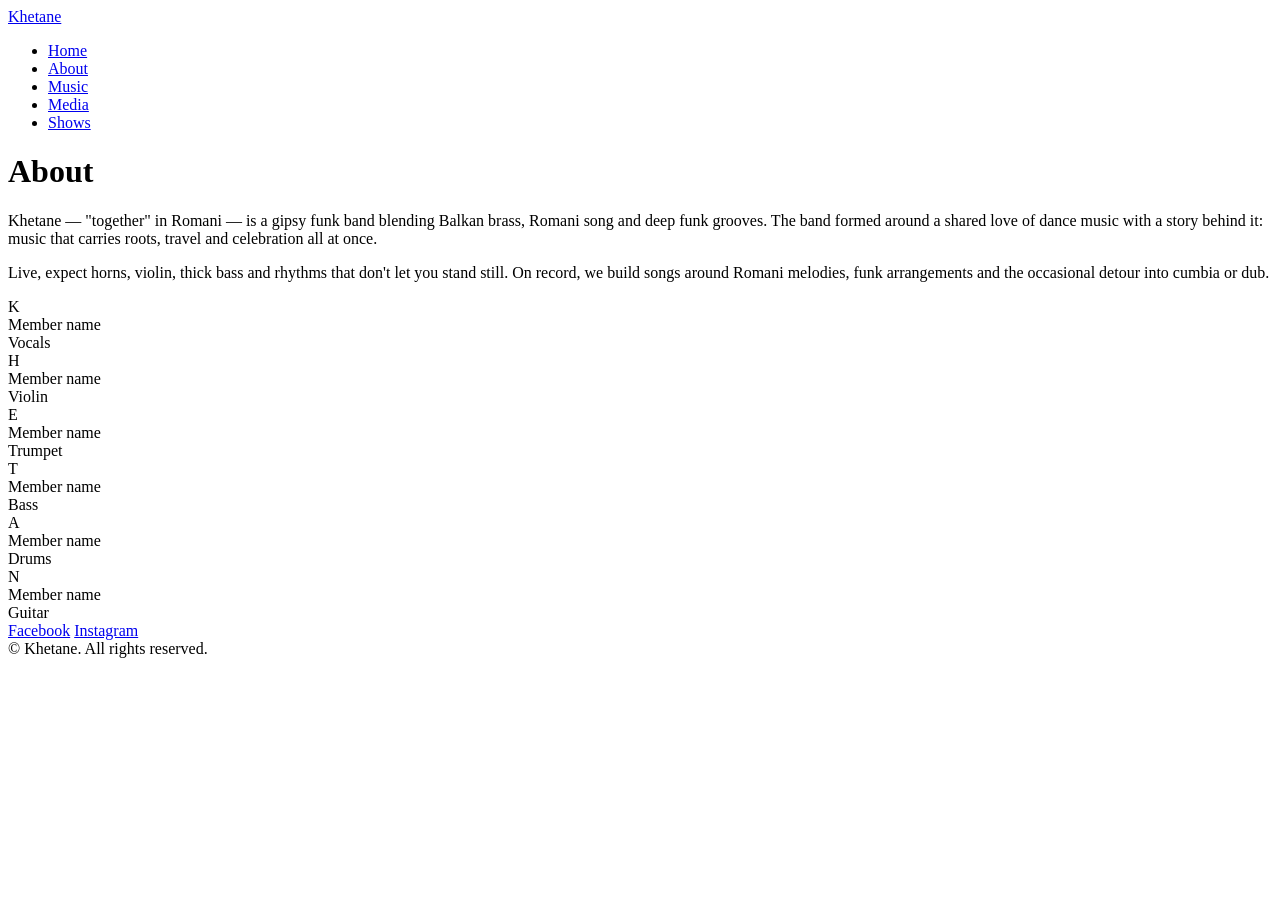
==== public/about.html @ e278f824 "Initial scaffold: static band website with GitHub Pages deploy Plain HTML/CSS/JS site under public/ " ====
<!doctype html>
<html lang="en">
  <head>
    <meta charset="utf-8" />
    <meta name="viewport" content="width=device-width, initial-scale=1" />
    <title>About — Khetane</title>
    <meta name="description" content="About the gipsy funk band Khetane." />
    <link rel="preconnect" href="https://fonts.googleapis.com" />
    <link rel="preconnect" href="https://fonts.gstatic.com" crossorigin />
    <link
      href="https://fonts.googleapis.com/css2?family=Inter:wght@400;600&family=Playfair+Display:wght@700&display=swap"
      rel="stylesheet"
    />
    <link rel="stylesheet" href="/css/styles.css" />
  </head>
  <body>
    <nav class="site-nav">
      <div class="container">
        <a class="brand" href="/">Khetane</a>
        <ul class="nav-links">
          <li><a href="/">Home</a></li>
          <li><a href="/about.html">About</a></li>
          <li><a href="/music.html">Music</a></li>
          <li><a href="/media.html">Media</a></li>
          <li><a href="/concerts.html">Shows</a></li>
        </ul>
      </div>
    </nav>

    <header class="page-header">
      <div class="container">
        <h1>About</h1>
      </div>
    </header>

    <section>
      <div class="container">
        <div class="about-text">
          <p>
            Khetane — "together" in Romani — is a gipsy funk band blending
            Balkan brass, Romani song and deep funk grooves. The band formed
            around a shared love of dance music with a story behind it: music
            that carries roots, travel and celebration all at once.
          </p>
          <p>
            Live, expect horns, violin, thick bass and rhythms that don't let
            you stand still. On record, we build songs around Romani melodies,
            funk arrangements and the occasional detour into cumbia or dub.
          </p>
        </div>

        <div class="band-members">
          <div class="member">
            <div class="avatar">K</div>
            <div class="name">Member name</div>
            <div class="role">Vocals</div>
          </div>
          <div class="member">
            <div class="avatar">H</div>
            <div class="name">Member name</div>
            <div class="role">Violin</div>
          </div>
          <div class="member">
            <div class="avatar">E</div>
            <div class="name">Member name</div>
            <div class="role">Trumpet</div>
          </div>
          <div class="member">
            <div class="avatar">T</div>
            <div class="name">Member name</div>
            <div class="role">Bass</div>
          </div>
          <div class="member">
            <div class="avatar">A</div>
            <div class="name">Member name</div>
            <div class="role">Drums</div>
          </div>
          <div class="member">
            <div class="avatar">N</div>
            <div class="name">Member name</div>
            <div class="role">Guitar</div>
          </div>
        </div>
      </div>
    </section>

    <footer class="site-footer">
      <div class="container">
        <div class="social-links">
          <a href="https://facebook.com/" target="_blank" rel="noopener"
            >Facebook</a
          >
          <a href="https://instagram.com/" target="_blank" rel="noopener"
            >Instagram</a
          >
        </div>
        <div class="copy">© Khetane. All rights reserved.</div>
      </div>
    </footer>

    <script src="/js/main.js"></script>
  </body>
</html>
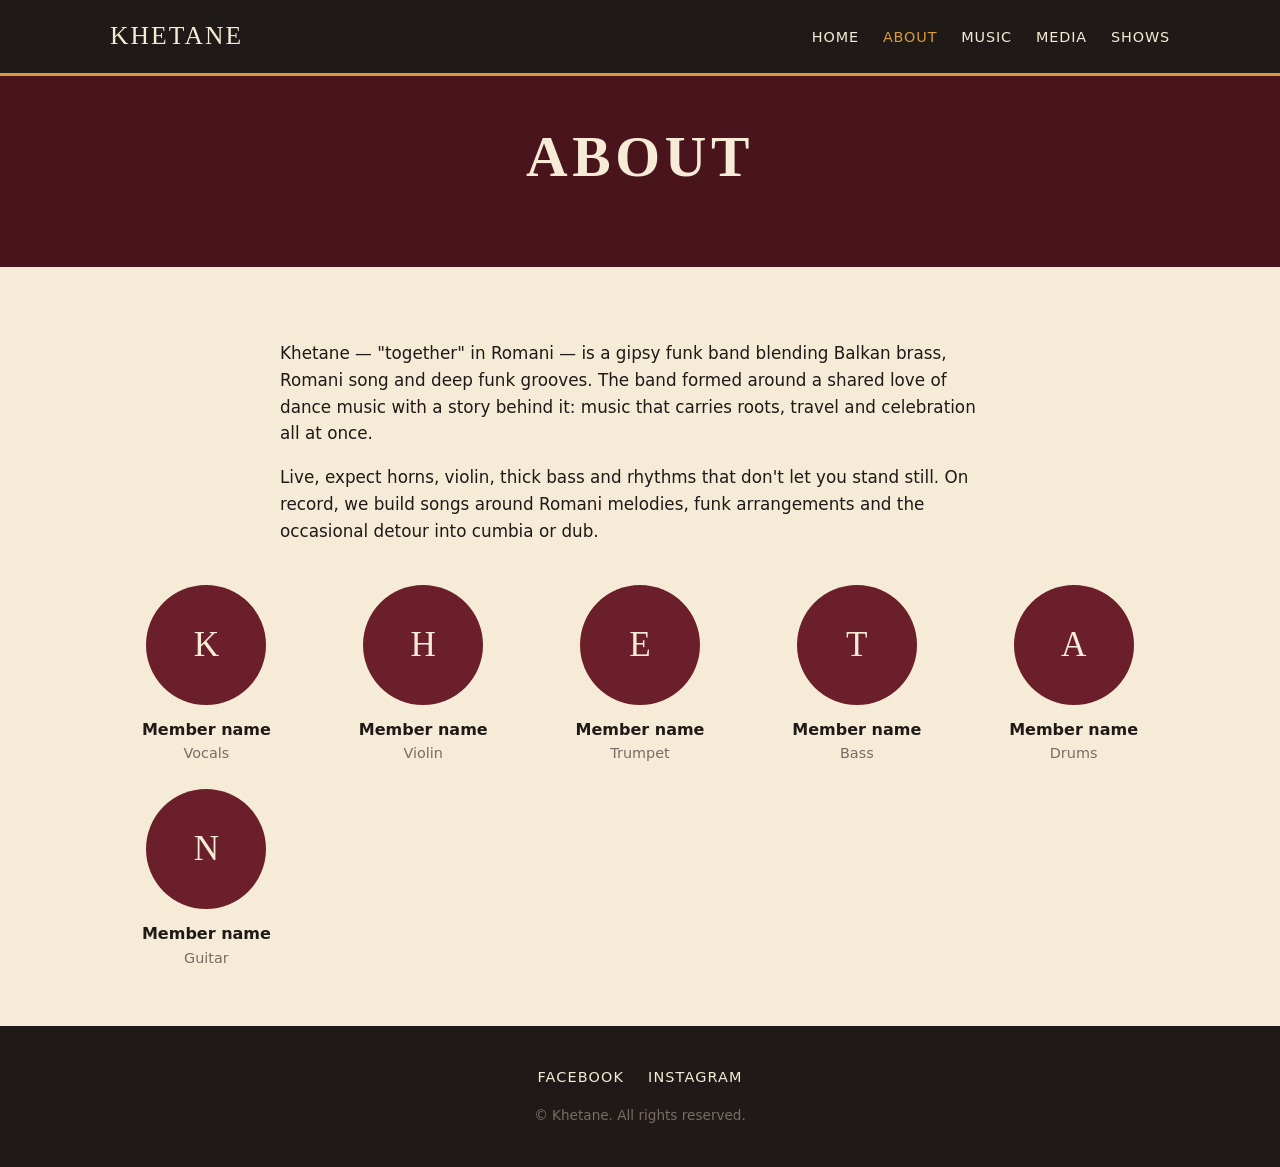
==== commit be05a07a: "Use relative paths so the site works on GitHub Pages subdirectory The site is served at /khetane-web" ====
--- a/public/about.html
+++ b/public/about.html
@@ -11,18 +11,18 @@
       href="https://fonts.googleapis.com/css2?family=Inter:wght@400;600&family=Playfair+Display:wght@700&display=swap"
       rel="stylesheet"
     />
-    <link rel="stylesheet" href="/css/styles.css" />
+    <link rel="stylesheet" href="css/styles.css" />
   </head>
   <body>
     <nav class="site-nav">
       <div class="container">
-        <a class="brand" href="/">Khetane</a>
+        <a class="brand" href="./">Khetane</a>
         <ul class="nav-links">
-          <li><a href="/">Home</a></li>
-          <li><a href="/about.html">About</a></li>
-          <li><a href="/music.html">Music</a></li>
-          <li><a href="/media.html">Media</a></li>
-          <li><a href="/concerts.html">Shows</a></li>
+          <li><a href="./">Home</a></li>
+          <li><a href="about.html">About</a></li>
+          <li><a href="music.html">Music</a></li>
+          <li><a href="media.html">Media</a></li>
+          <li><a href="concerts.html">Shows</a></li>
         </ul>
       </div>
     </nav>
@@ -98,6 +98,6 @@
       </div>
     </footer>
 
-    <script src="/js/main.js"></script>
+    <script src="js/main.js"></script>
   </body>
 </html>
--- a/public/css/styles.css
+++ b/public/css/styles.css
@@ -0,0 +1,421 @@
+/* Khetane — shared styles
+   Palette: deep wine, warm ochre, cream, charcoal. */
+
+:root {
+  --wine: #6b1f2a;
+  --wine-dark: #4a141c;
+  --ochre: #d89a3b;
+  --cream: #f5ebd6;
+  --ink: #1f1a18;
+  --muted: #7a6b64;
+  --line: rgba(31, 26, 24, 0.12);
+
+  --font-display: "Playfair Display", Georgia, "Times New Roman", serif;
+  --font-body: "Inter", system-ui, -apple-system, "Segoe UI", Roboto, sans-serif;
+
+  --maxw: 1100px;
+}
+
+* {
+  box-sizing: border-box;
+}
+
+html,
+body {
+  margin: 0;
+  padding: 0;
+}
+
+body {
+  font-family: var(--font-body);
+  color: var(--ink);
+  background: var(--cream);
+  line-height: 1.6;
+  -webkit-font-smoothing: antialiased;
+}
+
+a {
+  color: var(--wine);
+  text-decoration: none;
+}
+
+a:hover {
+  color: var(--ochre);
+}
+
+img {
+  max-width: 100%;
+  height: auto;
+  display: block;
+}
+
+h1,
+h2,
+h3 {
+  font-family: var(--font-display);
+  font-weight: 700;
+  line-height: 1.15;
+  margin: 0 0 0.5em;
+}
+
+h1 {
+  font-size: clamp(2.2rem, 5vw, 3.6rem);
+}
+
+h2 {
+  font-size: clamp(1.6rem, 3vw, 2.2rem);
+}
+
+.container {
+  max-width: var(--maxw);
+  margin: 0 auto;
+  padding: 0 1.25rem;
+}
+
+/* ---------- Navigation ---------- */
+
+.site-nav {
+  background: var(--ink);
+  color: var(--cream);
+  border-bottom: 3px solid var(--ochre);
+}
+
+.site-nav .container {
+  display: flex;
+  align-items: center;
+  justify-content: space-between;
+  padding-top: 1rem;
+  padding-bottom: 1rem;
+}
+
+.brand {
+  font-family: var(--font-display);
+  font-size: 1.6rem;
+  letter-spacing: 0.08em;
+  color: var(--cream);
+  text-transform: uppercase;
+}
+
+.brand:hover {
+  color: var(--ochre);
+}
+
+.nav-links {
+  display: flex;
+  gap: 1.5rem;
+  list-style: none;
+  margin: 0;
+  padding: 0;
+  flex-wrap: wrap;
+}
+
+.nav-links a {
+  color: var(--cream);
+  text-transform: uppercase;
+  letter-spacing: 0.06em;
+  font-size: 0.9rem;
+}
+
+.nav-links a.active,
+.nav-links a:hover {
+  color: var(--ochre);
+}
+
+/* ---------- Hero ---------- */
+
+.hero {
+  background: linear-gradient(rgba(31, 26, 24, 0.55), rgba(31, 26, 24, 0.75)),
+    radial-gradient(circle at 30% 30%, var(--wine), var(--wine-dark) 70%);
+  color: var(--cream);
+  padding: 6rem 0 5rem;
+  text-align: center;
+}
+
+.hero h1 {
+  color: var(--cream);
+  letter-spacing: 0.06em;
+  text-transform: uppercase;
+}
+
+.hero .tagline {
+  font-size: 1.15rem;
+  color: var(--ochre);
+  letter-spacing: 0.25em;
+  text-transform: uppercase;
+  margin-top: 0.5rem;
+}
+
+.hero .cta {
+  margin-top: 2rem;
+  display: inline-block;
+  padding: 0.8rem 1.6rem;
+  background: var(--ochre);
+  color: var(--ink);
+  font-weight: 600;
+  letter-spacing: 0.08em;
+  text-transform: uppercase;
+  border-radius: 2px;
+}
+
+.hero .cta:hover {
+  background: var(--cream);
+}
+
+/* ---------- Page headers (non-home pages) ---------- */
+
+.page-header {
+  background: var(--wine-dark);
+  color: var(--cream);
+  padding: 3rem 0;
+  text-align: center;
+}
+
+.page-header h1 {
+  color: var(--cream);
+  text-transform: uppercase;
+  letter-spacing: 0.08em;
+}
+
+/* ---------- Sections ---------- */
+
+section {
+  padding: 3.5rem 0;
+}
+
+.section-title {
+  text-align: center;
+  margin-bottom: 2rem;
+}
+
+.section-title::after {
+  content: "";
+  display: block;
+  width: 60px;
+  height: 3px;
+  background: var(--ochre);
+  margin: 0.75rem auto 0;
+}
+
+/* ---------- Concert list ---------- */
+
+.concert-list {
+  list-style: none;
+  padding: 0;
+  margin: 0;
+}
+
+.concert {
+  display: grid;
+  grid-template-columns: 120px 1fr auto;
+  gap: 1.5rem;
+  padding: 1.25rem 0;
+  border-bottom: 1px solid var(--line);
+  align-items: center;
+}
+
+.concert:last-child {
+  border-bottom: none;
+}
+
+.concert .date {
+  font-family: var(--font-display);
+  font-size: 1.4rem;
+  color: var(--wine);
+}
+
+.concert .venue {
+  font-weight: 600;
+}
+
+.concert .city {
+  color: var(--muted);
+  font-size: 0.95rem;
+}
+
+.concert .ticket {
+  padding: 0.5rem 1rem;
+  background: var(--wine);
+  color: var(--cream);
+  border-radius: 2px;
+  font-size: 0.85rem;
+  text-transform: uppercase;
+  letter-spacing: 0.05em;
+}
+
+.concert .ticket:hover {
+  background: var(--ochre);
+  color: var(--ink);
+}
+
+@media (max-width: 640px) {
+  .concert {
+    grid-template-columns: 1fr;
+    gap: 0.25rem;
+  }
+  .concert .ticket {
+    justify-self: start;
+    margin-top: 0.5rem;
+  }
+}
+
+/* ---------- Media grid ---------- */
+
+.media-grid {
+  display: grid;
+  grid-template-columns: repeat(auto-fill, minmax(280px, 1fr));
+  gap: 1rem;
+}
+
+.media-item {
+  background: #fff;
+  border: 1px solid var(--line);
+  border-radius: 3px;
+  overflow: hidden;
+}
+
+.media-item .thumb {
+  aspect-ratio: 16 / 9;
+  background: var(--wine-dark) center/cover no-repeat;
+}
+
+.media-item .caption {
+  padding: 0.75rem 1rem;
+  font-size: 0.95rem;
+}
+
+.video-embed {
+  position: relative;
+  aspect-ratio: 16 / 9;
+}
+
+.video-embed iframe {
+  position: absolute;
+  inset: 0;
+  width: 100%;
+  height: 100%;
+  border: 0;
+}
+
+/* ---------- Songs & lyrics ---------- */
+
+.song {
+  border-bottom: 1px solid var(--line);
+  padding: 1.5rem 0;
+}
+
+.song:last-child {
+  border-bottom: none;
+}
+
+.song-title {
+  font-family: var(--font-display);
+  font-size: 1.5rem;
+  color: var(--wine);
+  margin: 0 0 0.5rem;
+}
+
+.song details {
+  margin-top: 0.5rem;
+}
+
+.song summary {
+  cursor: pointer;
+  color: var(--muted);
+  letter-spacing: 0.05em;
+  text-transform: uppercase;
+  font-size: 0.85rem;
+}
+
+.song .lyrics {
+  white-space: pre-line;
+  margin-top: 0.75rem;
+  color: var(--ink);
+  font-size: 0.98rem;
+  padding-left: 1rem;
+  border-left: 3px solid var(--ochre);
+}
+
+.spotify-embed {
+  margin-bottom: 2.5rem;
+}
+
+.spotify-embed iframe {
+  width: 100%;
+  min-height: 380px;
+  border: 0;
+  border-radius: 12px;
+}
+
+/* ---------- About ---------- */
+
+.about-text {
+  max-width: 720px;
+  margin: 0 auto;
+  font-size: 1.05rem;
+}
+
+.band-members {
+  display: grid;
+  grid-template-columns: repeat(auto-fill, minmax(180px, 1fr));
+  gap: 1.5rem;
+  margin-top: 2.5rem;
+}
+
+.member {
+  text-align: center;
+}
+
+.member .avatar {
+  width: 120px;
+  height: 120px;
+  border-radius: 50%;
+  background: var(--wine);
+  margin: 0 auto 0.75rem;
+  display: flex;
+  align-items: center;
+  justify-content: center;
+  color: var(--cream);
+  font-family: var(--font-display);
+  font-size: 2.2rem;
+}
+
+.member .name {
+  font-weight: 600;
+}
+
+.member .role {
+  color: var(--muted);
+  font-size: 0.9rem;
+}
+
+/* ---------- Footer ---------- */
+
+.site-footer {
+  background: var(--ink);
+  color: var(--cream);
+  padding: 2.5rem 0;
+  text-align: center;
+}
+
+.social-links {
+  display: flex;
+  justify-content: center;
+  gap: 1.5rem;
+  margin-bottom: 1rem;
+}
+
+.social-links a {
+  color: var(--cream);
+  text-transform: uppercase;
+  letter-spacing: 0.08em;
+  font-size: 0.9rem;
+}
+
+.social-links a:hover {
+  color: var(--ochre);
+}
+
+.site-footer .copy {
+  color: var(--muted);
+  font-size: 0.85rem;
+}
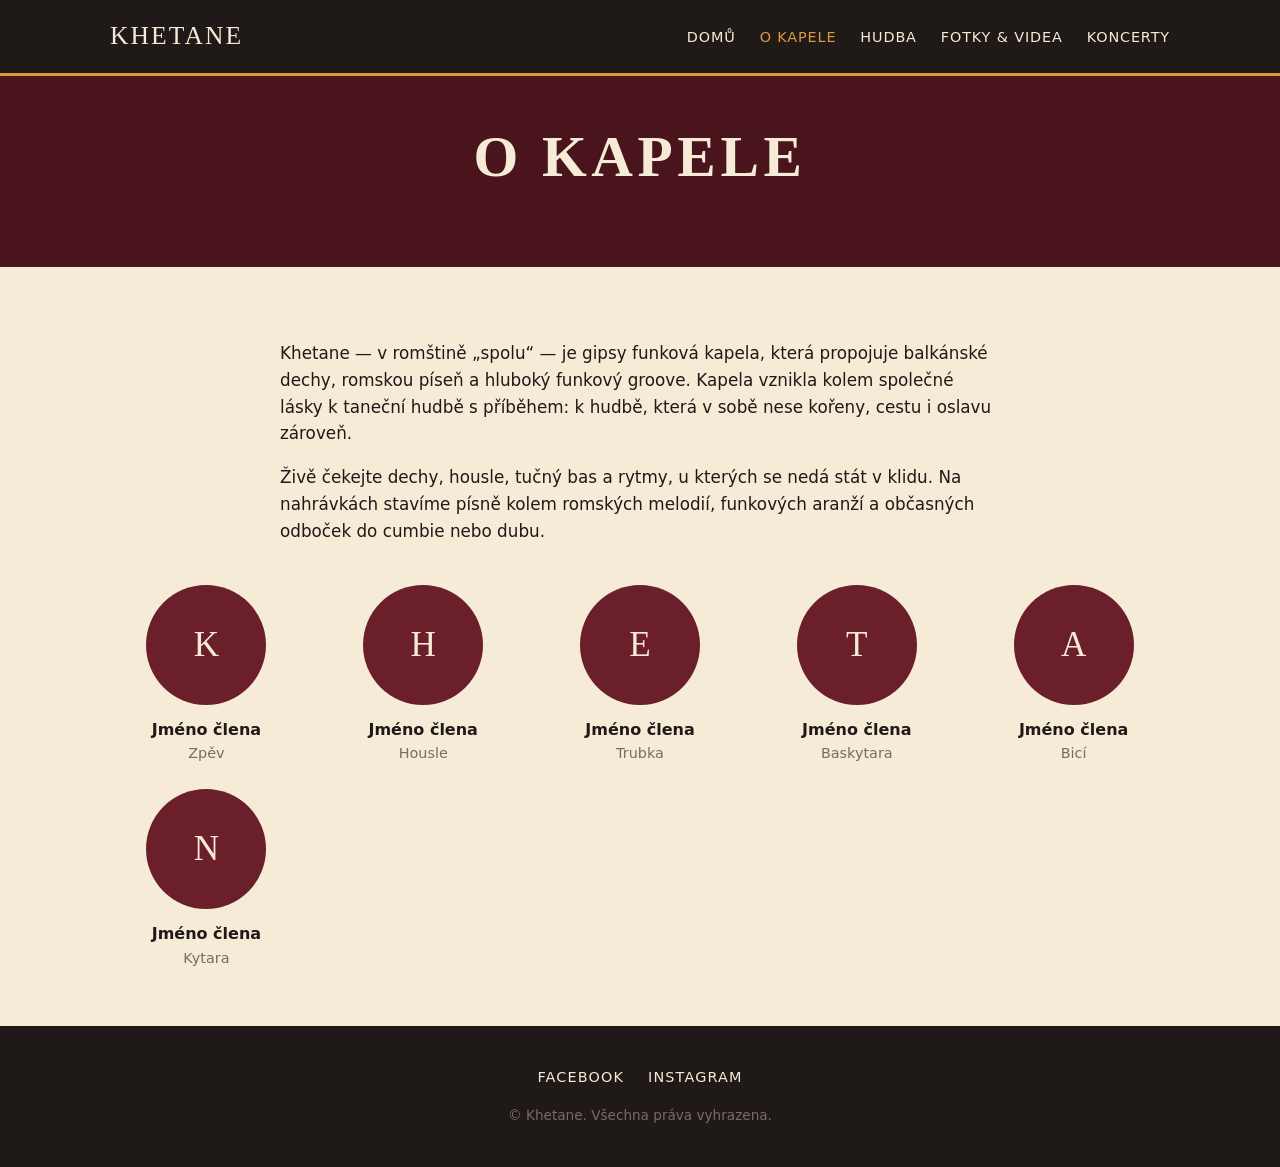
==== commit 73b8dbf8: "Translate site content to Czech All user-facing copy is now Czech — nav, page titles, body copy, pla" ====
--- a/public/about.html
+++ b/public/about.html
@@ -1,10 +1,10 @@
 <!doctype html>
-<html lang="en">
+<html lang="cs">
   <head>
     <meta charset="utf-8" />
     <meta name="viewport" content="width=device-width, initial-scale=1" />
-    <title>About — Khetane</title>
-    <meta name="description" content="About the gipsy funk band Khetane." />
+    <title>O kapele — Khetane</title>
+    <meta name="description" content="O gipsy funkové kapele Khetane." />
     <link rel="preconnect" href="https://fonts.googleapis.com" />
     <link rel="preconnect" href="https://fonts.gstatic.com" crossorigin />
     <link
@@ -18,18 +18,18 @@
       <div class="container">
         <a class="brand" href="./">Khetane</a>
         <ul class="nav-links">
-          <li><a href="./">Home</a></li>
-          <li><a href="about.html">About</a></li>
-          <li><a href="music.html">Music</a></li>
-          <li><a href="media.html">Media</a></li>
-          <li><a href="concerts.html">Shows</a></li>
+          <li><a href="./">Domů</a></li>
+          <li><a href="about.html">O kapele</a></li>
+          <li><a href="music.html">Hudba</a></li>
+          <li><a href="media.html">Fotky &amp; videa</a></li>
+          <li><a href="concerts.html">Koncerty</a></li>
         </ul>
       </div>
     </nav>
 
     <header class="page-header">
       <div class="container">
-        <h1>About</h1>
+        <h1>O kapele</h1>
       </div>
     </header>
 
@@ -37,48 +37,48 @@
       <div class="container">
         <div class="about-text">
           <p>
-            Khetane — "together" in Romani — is a gipsy funk band blending
-            Balkan brass, Romani song and deep funk grooves. The band formed
-            around a shared love of dance music with a story behind it: music
-            that carries roots, travel and celebration all at once.
+            Khetane — v romštině „spolu“ — je gipsy funková kapela, která
+            propojuje balkánské dechy, romskou píseň a hluboký funkový groove.
+            Kapela vznikla kolem společné lásky k taneční hudbě s příběhem: k
+            hudbě, která v sobě nese kořeny, cestu i oslavu zároveň.
           </p>
           <p>
-            Live, expect horns, violin, thick bass and rhythms that don't let
-            you stand still. On record, we build songs around Romani melodies,
-            funk arrangements and the occasional detour into cumbia or dub.
+            Živě čekejte dechy, housle, tučný bas a rytmy, u kterých se nedá
+            stát v klidu. Na nahrávkách stavíme písně kolem romských melodií,
+            funkových aranží a občasných odboček do cumbie nebo dubu.
           </p>
         </div>
 
         <div class="band-members">
           <div class="member">
             <div class="avatar">K</div>
-            <div class="name">Member name</div>
-            <div class="role">Vocals</div>
+            <div class="name">Jméno člena</div>
+            <div class="role">Zpěv</div>
           </div>
           <div class="member">
             <div class="avatar">H</div>
-            <div class="name">Member name</div>
-            <div class="role">Violin</div>
+            <div class="name">Jméno člena</div>
+            <div class="role">Housle</div>
           </div>
           <div class="member">
             <div class="avatar">E</div>
-            <div class="name">Member name</div>
-            <div class="role">Trumpet</div>
+            <div class="name">Jméno člena</div>
+            <div class="role">Trubka</div>
           </div>
           <div class="member">
             <div class="avatar">T</div>
-            <div class="name">Member name</div>
-            <div class="role">Bass</div>
+            <div class="name">Jméno člena</div>
+            <div class="role">Baskytara</div>
           </div>
           <div class="member">
             <div class="avatar">A</div>
-            <div class="name">Member name</div>
-            <div class="role">Drums</div>
+            <div class="name">Jméno člena</div>
+            <div class="role">Bicí</div>
           </div>
           <div class="member">
             <div class="avatar">N</div>
-            <div class="name">Member name</div>
-            <div class="role">Guitar</div>
+            <div class="name">Jméno člena</div>
+            <div class="role">Kytara</div>
           </div>
         </div>
       </div>
@@ -94,7 +94,7 @@
             >Instagram</a
           >
         </div>
-        <div class="copy">© Khetane. All rights reserved.</div>
+        <div class="copy">© Khetane. Všechna práva vyhrazena.</div>
       </div>
     </footer>
 
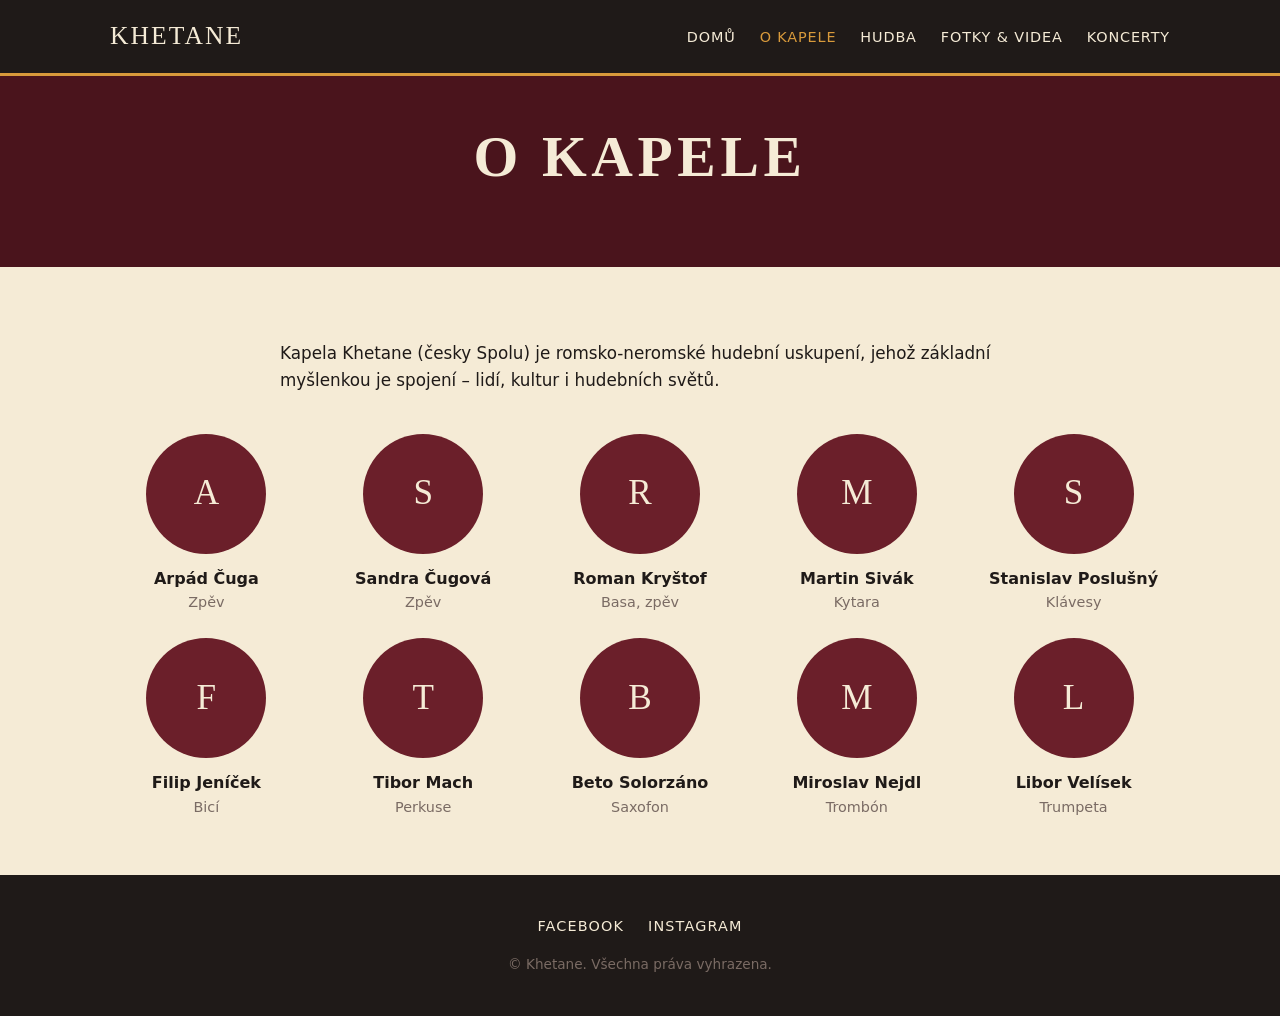
==== commit 7ccb5659: "About page: real band lineup, sync description, real Instagram URL - Replace 6 placeholder members w" ====
--- a/public/about.html
+++ b/public/about.html
@@ -37,48 +37,62 @@
       <div class="container">
         <div class="about-text">
           <p>
-            Khetane — v romštině „spolu“ — je gipsy funková kapela, která
-            propojuje balkánské dechy, romskou píseň a hluboký funkový groove.
-            Kapela vznikla kolem společné lásky k taneční hudbě s příběhem: k
-            hudbě, která v sobě nese kořeny, cestu i oslavu zároveň.
-          </p>
-          <p>
-            Živě čekejte dechy, housle, tučný bas a rytmy, u kterých se nedá
-            stát v klidu. Na nahrávkách stavíme písně kolem romských melodií,
-            funkových aranží a občasných odboček do cumbie nebo dubu.
+            Kapela Khetane (česky Spolu) je romsko-neromské hudební uskupení,
+            jehož základní myšlenkou je spojení – lidí, kultur i hudebních
+            světů.
           </p>
         </div>
 
         <div class="band-members">
           <div class="member">
-            <div class="avatar">K</div>
-            <div class="name">Jméno člena</div>
+            <div class="avatar">A</div>
+            <div class="name">Arpád Čuga</div>
             <div class="role">Zpěv</div>
           </div>
           <div class="member">
-            <div class="avatar">H</div>
-            <div class="name">Jméno člena</div>
-            <div class="role">Housle</div>
+            <div class="avatar">S</div>
+            <div class="name">Sandra Čugová</div>
+            <div class="role">Zpěv</div>
           </div>
           <div class="member">
-            <div class="avatar">E</div>
-            <div class="name">Jméno člena</div>
-            <div class="role">Trubka</div>
+            <div class="avatar">R</div>
+            <div class="name">Roman Kryštof</div>
+            <div class="role">Basa, zpěv</div>
+          </div>
+          <div class="member">
+            <div class="avatar">M</div>
+            <div class="name">Martin Sivák</div>
+            <div class="role">Kytara</div>
+          </div>
+          <div class="member">
+            <div class="avatar">S</div>
+            <div class="name">Stanislav Poslušný</div>
+            <div class="role">Klávesy</div>
+          </div>
+          <div class="member">
+            <div class="avatar">F</div>
+            <div class="name">Filip Jeníček</div>
+            <div class="role">Bicí</div>
           </div>
           <div class="member">
             <div class="avatar">T</div>
-            <div class="name">Jméno člena</div>
-            <div class="role">Baskytara</div>
+            <div class="name">Tibor Mach</div>
+            <div class="role">Perkuse</div>
           </div>
           <div class="member">
-            <div class="avatar">A</div>
-            <div class="name">Jméno člena</div>
-            <div class="role">Bicí</div>
+            <div class="avatar">B</div>
+            <div class="name">Beto Solorzáno</div>
+            <div class="role">Saxofon</div>
           </div>
           <div class="member">
-            <div class="avatar">N</div>
-            <div class="name">Jméno člena</div>
-            <div class="role">Kytara</div>
+            <div class="avatar">M</div>
+            <div class="name">Miroslav Nejdl</div>
+            <div class="role">Trombón</div>
+          </div>
+          <div class="member">
+            <div class="avatar">L</div>
+            <div class="name">Libor Velísek</div>
+            <div class="role">Trumpeta</div>
           </div>
         </div>
       </div>
@@ -90,7 +104,10 @@
           <a href="https://facebook.com/" target="_blank" rel="noopener"
             >Facebook</a
           >
-          <a href="https://instagram.com/" target="_blank" rel="noopener"
+          <a
+            href="https://www.instagram.com/khetane_band/"
+            target="_blank"
+            rel="noopener"
             >Instagram</a
           >
         </div>
